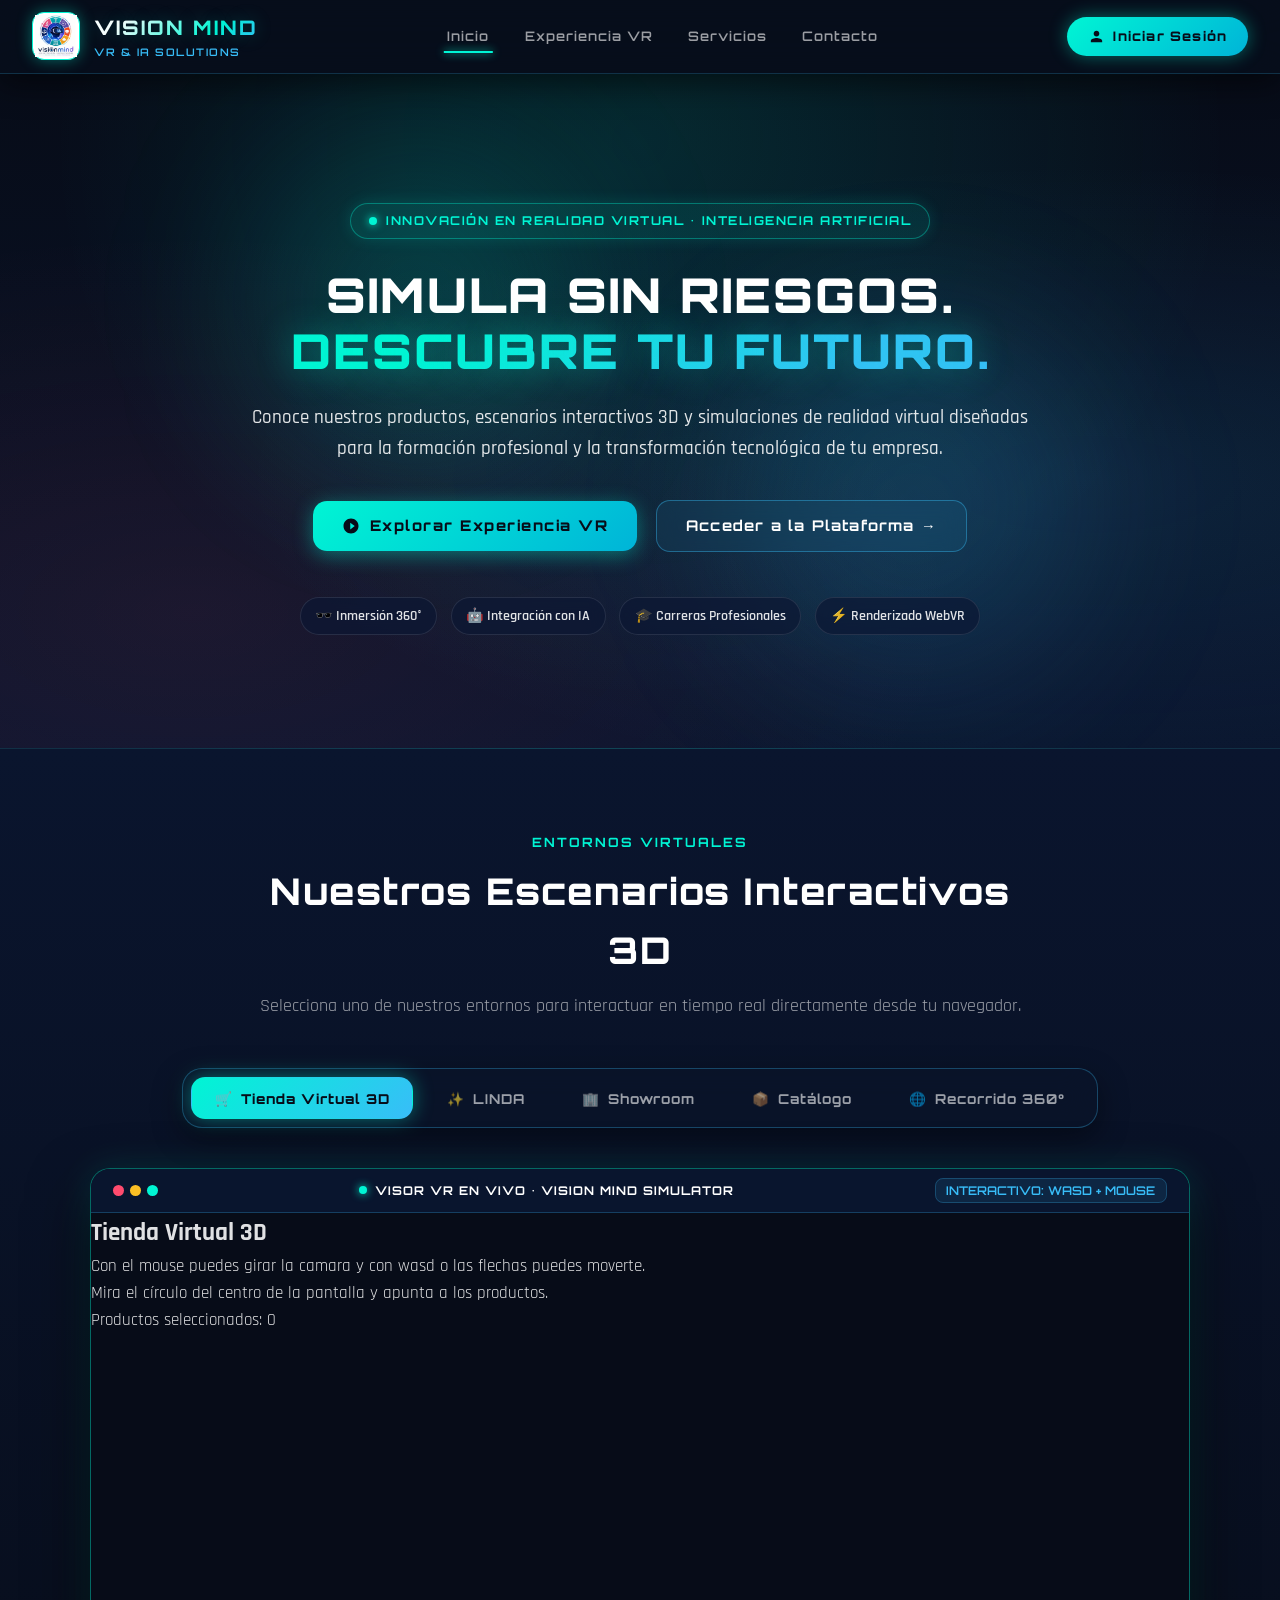
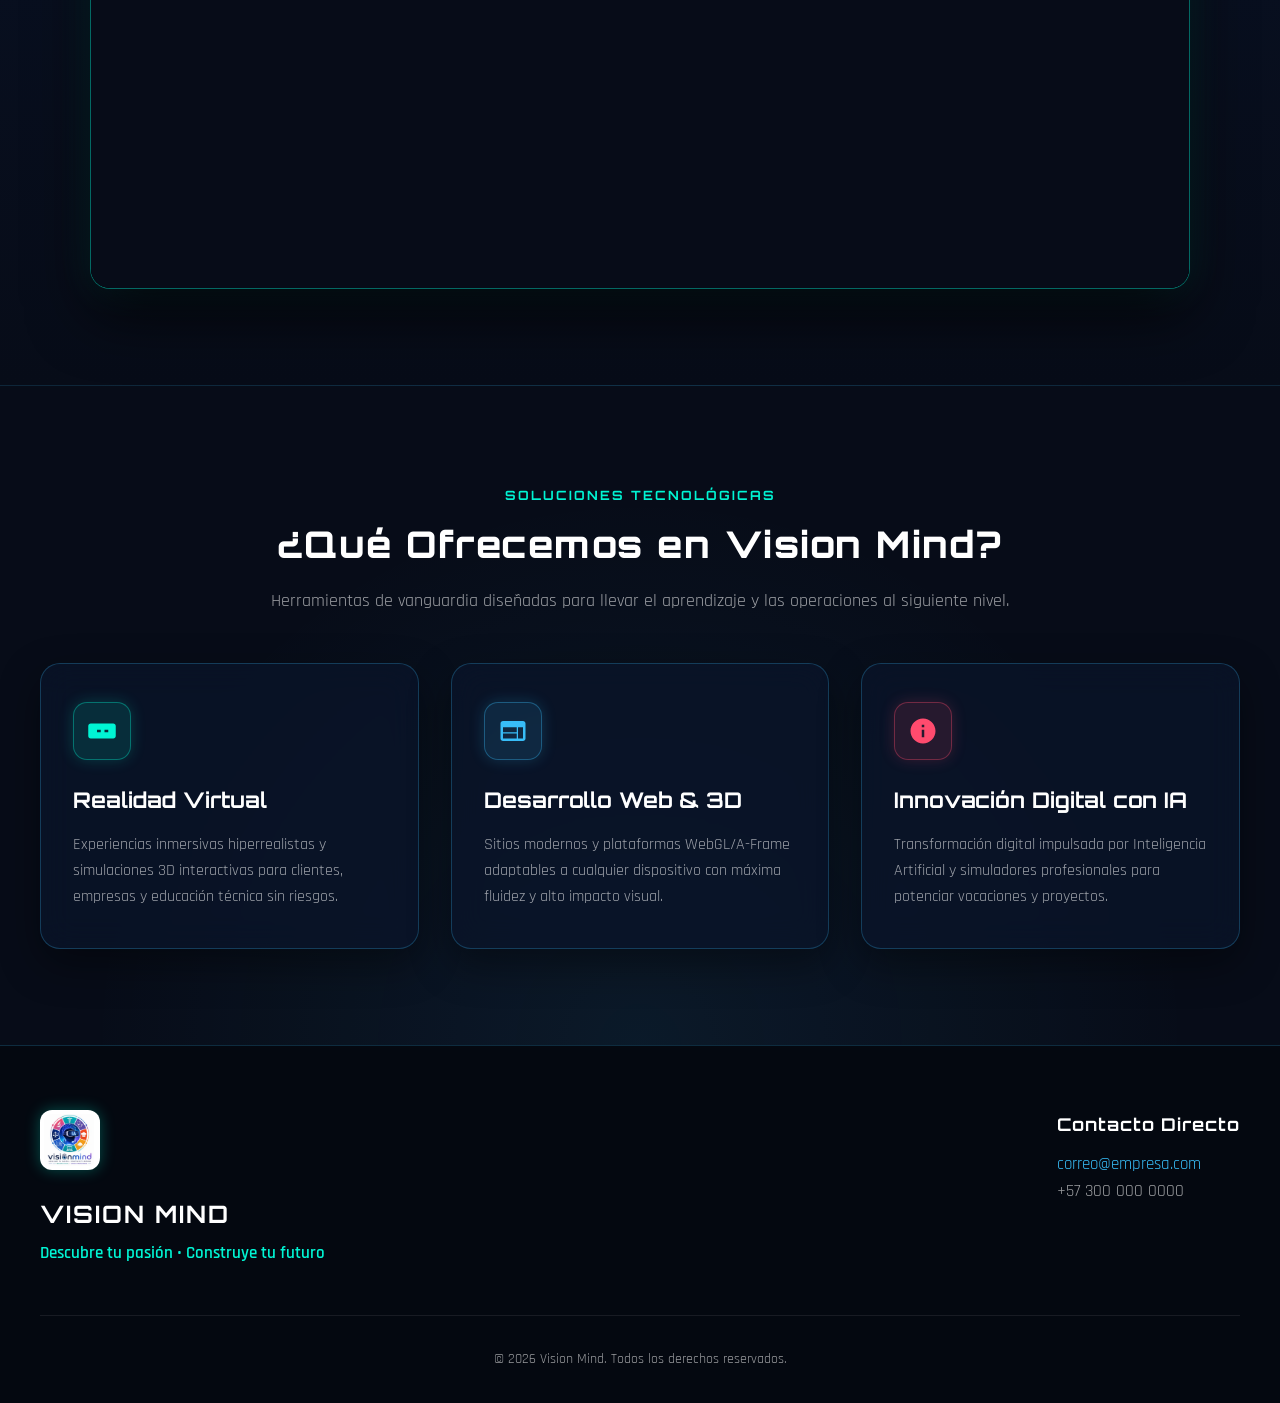
==== index.html @ 4ea3a17e "Rename Index.html to index.html" ====
<!DOCTYPE html>
<html lang="es">
<head>
  <meta charset="UTF-8">
  <meta name="viewport" content="width=device-width, initial-scale=1.0">
  <title>Vision Mind | Realidad Virtual & Soluciones Inmersivas</title>
  
  <link rel="icon" type="image/png" href="img/vision_mind_logo.png">
  <link rel="stylesheet" href="style.css">
  <script src="https://aframe.io/releases/1.5.0/aframe.min.js"></script>
  <script src="script.js" defer></script>
</head>
<body>

  <!-- Barra de Navegación y Encabezado Futurista -->
  <header class="main-header">
    <div class="nav-container">
      <!-- Identidad Corporativa -->
      <a href="#inicio" class="brand-link">
        <div class="logo-wrapper">
          <img src="img/vision_mind_logo.png" alt="Logo Vision Mind" class="header-logo">
        </div>
        <div class="brand-text">
          <span class="brand-name">VISION MIND</span>
          <span class="brand-sub">VR &amp; IA SOLUTIONS</span>
        </div>
      </a>

      <!-- Menú de Navegación -->
      <nav class="nav-menu">
        <a href="#inicio" class="nav-link active">Inicio</a>
        <a href="#vr" class="nav-link">Experiencia VR</a>
        <a href="#servicios" class="nav-link">Servicios</a>
        <a href="#contacto" class="nav-link">Contacto</a>
      </nav>

      <!-- Botón de Acceso -->
      <div class="nav-actions">
        <a href="login.html" class="btn-login-cta">
          <svg width="17" height="17" fill="currentColor" viewBox="0 0 24 24">
            <path d="M12 12c2.21 0 4-1.79 4-4s-1.79-4-4-4-4 1.79-4 4 1.79 4 4 4zm0 2c-2.67 0-8 1.34-8 4v2h16v-2c0-2.66-5.33-4-8-4z"/>
          </svg>
          Iniciar Sesión
        </a>
      </div>
    </div>
  </header>

  <!-- Sección Hero / Bienvenida Futurista -->
  <section class="hero" id="inicio">
    <div class="hero-glow-blob blob-1"></div>
    <div class="hero-glow-blob blob-2"></div>
    
    <div class="hero-content">
      <div class="hero-badge">
        <span class="badge-dot"></span>
        INNOVACIÓN EN REALIDAD VIRTUAL &bull; INTELIGENCIA ARTIFICIAL
      </div>
      
      <h1 class="hero-title">
        SIMULA SIN RIESGOS.<br>
        <span class="text-gradient">DESCUBRE TU FUTURO.</span>
      </h1>
      
      <p class="hero-desc">
        Conoce nuestros productos, escenarios interactivos 3D y simulaciones de realidad virtual diseñadas para la formación profesional y la transformación tecnológica de tu empresa.
      </p>

      <div class="hero-actions">
        <a href="#vr" class="btn-hero-primary">
          <svg width="18" height="18" fill="currentColor" viewBox="0 0 24 24">
            <path d="M12 2C6.48 2 2 6.48 2 12s4.48 10 10 10 10-4.48 10-10S17.52 2 12 2zm-1 14.5v-9l6 4.5-6 4.5z"/>
          </svg>
          Explorar Experiencia VR
        </a>
        <a href="login.html" class="btn-hero-secondary">
          Acceder a la Plataforma &rarr;
        </a>
      </div>

      <div class="hero-features-chips">
        <span class="chip">🕶️ Inmersión 360°</span>
        <span class="chip">🤖 Integración con IA</span>
        <span class="chip">🎓 Carreras Profesionales</span>
        <span class="chip">⚡ Renderizado WebVR</span>
      </div>
    </div>
  </section>

  <!-- Sección de Experiencia VR, Pestañas y Visor -->
  <section class="vr-section" id="vr">
    <div class="section-header">
      <span class="section-tag">ENTORNOS VIRTUALES</span>
      <h2 class="section-title">Nuestros Escenarios Interactivos 3D</h2>
      <p class="section-desc">Selecciona uno de nuestros entornos para interactuar en tiempo real directamente desde tu navegador.</p>
    </div>

    <!-- Pestañas de Navegación 3D -->
    <div class="tabs-container">
      <div class="tabs" role="tablist">
        <button class="tab-btn active" onclick="cargarTab('tienda.html', this)">
          <span>🛒</span> Tienda Virtual 3D
        </button>
        <button class="tab-btn" onclick="cargarTab('LINDA.html', this)">
          <span>✨</span> LINDA
        </button>
        <button class="tab-btn" onclick="cargarTab('showroom.html', this)">
          <span>🏢</span> Showroom
        </button>
        <button class="tab-btn" onclick="cargarTab('catalogo.html', this)">
          <span>📦</span> Catálogo
        </button>
        <button class="tab-btn" onclick="cargarTab('recorrido360.html', this)">
          <span>🌐</span> Recorrido 360°
        </button>
      </div>
    </div>

    <!-- Marco Tecnológico del Visor VR -->
    <div class="visor-wrapper">
      <div class="visor-topbar">
        <div class="visor-dots">
          <span class="dot dot-red"></span>
          <span class="dot dot-yellow"></span>
          <span class="dot dot-green"></span>
        </div>
        <div class="visor-title">
          <span class="live-indicator"></span>
          VISOR VR EN VIVO &bull; VISION MIND SIMULATOR
        </div>
        <div class="visor-controls">
          <span class="visor-badge">INTERACTIVO: WASD + MOUSE</span>
        </div>
      </div>
      <iframe id="visor" src="tienda.html" title="Visor VR de Vision Mind"></iframe>
    </div>
  </section>

  <!-- Sección de Servicios -->
  <section class="servicios" id="servicios">
    <div class="section-header">
      <span class="section-tag">SOLUCIONES TECNOLÓGICAS</span>
      <h2 class="section-title">¿Qué Ofrecemos en Vision Mind?</h2>
      <p class="section-desc">Herramientas de vanguardia diseñadas para llevar el aprendizaje y las operaciones al siguiente nivel.</p>
    </div>

    <div class="cards-grid">
      <div class="service-card">
        <div class="card-icon-frame icon-aguamarina">
          <svg viewBox="0 0 24 24" width="30" height="30" fill="currentColor">
            <path d="M21 6H3c-1.1 0-2 .9-2 2v8c0 1.1.9 2 2 2h18c1.1 0 2-.9 2-2V8c0-1.1-.9-2-2-2zm-10 7H8v-2h3v2zm6 0h-3v-2h3v2z"/>
          </svg>
        </div>
        <h3>Realidad Virtual</h3>
        <p>Experiencias inmersivas hiperrealistas y simulaciones 3D interactivas para clientes, empresas y educación técnica sin riesgos.</p>
      </div>

      <div class="service-card">
        <div class="card-icon-frame icon-blue">
          <svg viewBox="0 0 24 24" width="30" height="30" fill="currentColor">
            <path d="M20 4H4c-1.1 0-1.99.9-1.99 2L2 18c0 1.1.9 2 2 2h16c1.1 0 2-.9 2-2V6c0-1.1-.9-2-2-2zm-5 14H4v-4h11v4zm0-5H4V9h11v4zm5 5h-4V9h4v9z"/>
          </svg>
        </div>
        <h3>Desarrollo Web &amp; 3D</h3>
        <p>Sitios modernos y plataformas WebGL/A-Frame adaptables a cualquier dispositivo con máxima fluidez y alto impacto visual.</p>
      </div>

      <div class="service-card">
        <div class="card-icon-frame icon-red">
          <svg viewBox="0 0 24 24" width="30" height="30" fill="currentColor">
            <path d="M12 2C6.48 2 2 6.48 2 12s4.48 10 10 10 10-4.48 10-10S17.52 2 12 2zm1 15h-2v-6h2v6zm0-8h-2V7h2v2z"/>
          </svg>
        </div>
        <h3>Innovación Digital con IA</h3>
        <p>Transformación digital impulsada por Inteligencia Artificial y simuladores profesionales para potenciar vocaciones y proyectos.</p>
      </div>
    </div>
  </section>

  <!-- Pie de Página (Footer) -->
  <footer id="contacto">
    <div class="footer-container">
      <div class="footer-brand">
        <img src="img/vision_mind_logo.png" alt="Logo Vision Mind" class="footer-logo">
        <h3>VISION MIND</h3>
        <p>Descubre tu pasión &bull; Construye tu futuro</p>
      </div>
      <div class="footer-contact">
        <h4>Contacto Directo</h4>
        <p><a href="mailto:correo@empresa.com">correo@empresa.com</a></p>
        <p>+57 300 000 0000</p>
      </div>
    </div>
    <div class="footer-bottom">
      <p>&copy; 2026 Vision Mind. Todos los derechos reservados.</p>
    </div>
  </footer>

</body>
</html>
---- style.css ----
/* ==========================================================================
   VISION MIND - MODERN FUTURISTIC MAIN STYLESHEET
   Paleta: Verde Aguamarina (#00f5d4), Azulito Clarito (#38bdf8), 
           Blanco Puro (#ffffff), Rojito Neón (#ff4b6e)
   ========================================================================== */

@import url('https://fonts.googleapis.com/css2?family=Orbitron:wght@400;600;700;900&family=Rajdhani:wght@400;500;600;700&display=swap');

:root {
  /* Paleta requerida */
  --aguamarina: #00f5d4;
  --aguamarina-glow: rgba(0, 245, 212, 0.4);
  --aguamarina-subtle: rgba(0, 245, 212, 0.12);

  --azul-clarito: #38bdf8;
  --azul-glow: rgba(56, 189, 248, 0.4);
  --azul-subtle: rgba(56, 189, 248, 0.12);

  --blanco: #ffffff;
  --blanco-trans: rgba(255, 255, 255, 0.88);
  --blanco-dim: rgba(255, 255, 255, 0.6);

  --rojito: #ff4b6e;
  --rojito-glow: rgba(255, 75, 110, 0.4);

  /* Fondos Cyber-Dark */
  --bg-deep: #070c18;
  --bg-darker: #040810;
  --bg-surface: rgba(10, 20, 42, 0.75);
  --bg-card: rgba(12, 24, 52, 0.65);
  --border-card: rgba(56, 189, 248, 0.25);

  /* Tipografías */
  --font-cyber: 'Orbitron', -apple-system, sans-serif;
  --font-body: 'Rajdhani', -apple-system, sans-serif;

  --radius-sm: 8px;
  --radius-md: 14px;
  --radius-lg: 20px;
  --radius-full: 9999px;

  --transition-normal: 0.3s cubic-bezier(0.16, 1, 0.3, 1);
}

/* Reset y Base */
*, *::before, *::after {
  margin: 0;
  padding: 0;
  box-sizing: border-box;
}

html {
  scroll-behavior: smooth;
}

body {
  background-color: var(--bg-deep);
  color: var(--blanco-trans);
  font-family: var(--font-body);
  font-size: 1.05rem;
  line-height: 1.6;
  overflow-x: hidden;
  position: relative;
}

/* ==========================================================================
   1. BARRA DE NAVEGACIÓN Y CABECERA UNIFICADA
   ========================================================================== */
.main-header {
  position: sticky;
  top: 0;
  left: 0;
  width: 100%;
  z-index: 1000;
  background: rgba(7, 14, 28, 0.88);
  backdrop-filter: blur(18px);
  -webkit-backdrop-filter: blur(18px);
  border-bottom: 1px solid rgba(56, 189, 248, 0.2);
  box-shadow: 0 10px 30px rgba(0, 0, 0, 0.5);
  padding: 0.75rem 2rem;
  transition: var(--transition-normal);
}

.nav-container {
  max-width: 1350px;
  margin: 0 auto;
  display: flex;
  justify-content: space-between;
  align-items: center;
  gap: 1.5rem;
}

/* Identidad de Marca (Izquierda) */
.brand-link {
  display: flex;
  align-items: center;
  gap: 0.9rem;
  text-decoration: none;
  transition: var(--transition-normal);
}

.brand-link:hover {
  transform: translateY(-1px);
}

.logo-wrapper {
  position: relative;
  width: 48px;
  height: 48px;
  background: #ffffff;
  border-radius: 12px;
  padding: 2px;
  display: flex;
  align-items: center;
  justify-content: center;
  border: 1.5px solid var(--aguamarina);
  box-shadow: 0 0 15px var(--aguamarina-glow);
}

.header-logo {
  width: 100%;
  height: 100%;
  object-fit: contain;
}

.brand-text {
  display: flex;
  flex-direction: column;
}

.brand-name {
  font-family: var(--font-cyber);
  font-size: 1.25rem;
  font-weight: 800;
  letter-spacing: 2px;
  background: linear-gradient(135deg, var(--blanco) 20%, var(--aguamarina) 70%, var(--azul-clarito) 100%);
  -webkit-background-clip: text;
  -webkit-text-fill-color: transparent;
  text-shadow: 0 0 18px rgba(0, 245, 212, 0.25);
}

.brand-sub {
  font-family: var(--font-cyber);
  font-size: 0.65rem;
  font-weight: 600;
  letter-spacing: 1.5px;
  color: var(--azul-clarito);
}

/* Enlaces de Navegación (Centro) */
.nav-menu {
  display: flex;
  align-items: center;
  gap: 1.8rem;
}

.nav-link {
  color: var(--blanco-dim);
  text-decoration: none;
  font-family: var(--font-cyber);
  font-size: 0.82rem;
  font-weight: 600;
  letter-spacing: 1px;
  padding: 0.4rem 0.2rem;
  position: relative;
  transition: var(--transition-normal);
}

.nav-link::after {
  content: '';
  position: absolute;
  bottom: 0;
  left: 50%;
  width: 0%;
  height: 2px;
  background: var(--aguamarina);
  box-shadow: 0 0 8px var(--aguamarina);
  transition: var(--transition-normal);
  transform: translateX(-50%);
}

.nav-link:hover {
  color: var(--blanco);
}

.nav-link:hover::after,
.nav-link.active::after {
  width: 100%;
}

/* Botón CTA Iniciar Sesión (Derecha) */
.btn-login-cta {
  display: inline-flex;
  align-items: center;
  gap: 0.55rem;
  padding: 0.55rem 1.3rem;
  background: linear-gradient(135deg, var(--aguamarina) 0%, #00b4d8 100%);
  color: #070c18 !important;
  text-decoration: none;
  font-family: var(--font-cyber);
  font-size: 0.82rem;
  font-weight: 800;
  letter-spacing: 1.2px;
  border-radius: var(--radius-full);
  box-shadow: 0 0 18px var(--aguamarina-glow);
  transition: var(--transition-normal);
}

.btn-login-cta:hover {
  transform: translateY(-2px);
  background: #ffffff;
  box-shadow: 0 0 25px rgba(255, 255, 255, 0.7), 0 0 35px var(--aguamarina);
}

/* ==========================================================================
   2. SECCIÓN HERO FUTURISTA
   ========================================================================== */
.hero {
  position: relative;
  min-height: 75vh;
  display: flex;
  align-items: center;
  justify-content: center;
  text-align: center;
  padding: 5rem 1.5rem 4rem;
  background: 
    radial-gradient(ellipse at 50% 10%, rgba(0, 245, 212, 0.12) 0%, transparent 65%),
    radial-gradient(ellipse at 85% 60%, rgba(56, 189, 248, 0.1) 0%, transparent 55%),
    radial-gradient(ellipse at 15% 80%, rgba(255, 75, 110, 0.08) 0%, transparent 50%),
    linear-gradient(180deg, #070c18 0%, #0a152e 100%);
  overflow: hidden;
  border-bottom: 1px solid rgba(56, 189, 248, 0.2);
}

.hero-glow-blob {
  position: absolute;
  border-radius: 50%;
  filter: blur(80px);
  pointer-events: none;
  z-index: 1;
}

.blob-1 {
  width: 320px;
  height: 320px;
  background: rgba(0, 245, 212, 0.15);
  top: 10%;
  left: 20%;
}

.blob-2 {
  width: 350px;
  height: 350px;
  background: rgba(56, 189, 248, 0.15);
  bottom: 10%;
  right: 15%;
}

.hero-content {
  position: relative;
  z-index: 2;
  max-width: 950px;
  margin: 0 auto;
}

/* Badge Superior */
.hero-badge {
  display: inline-flex;
  align-items: center;
  gap: 0.6rem;
  padding: 0.45rem 1.1rem;
  background: rgba(0, 245, 212, 0.08);
  border: 1px solid rgba(0, 245, 212, 0.35);
  border-radius: var(--radius-full);
  color: var(--aguamarina);
  font-family: var(--font-cyber);
  font-size: 0.76rem;
  font-weight: 700;
  letter-spacing: 1.5px;
  margin-bottom: 1.75rem;
  box-shadow: 0 0 15px rgba(0, 245, 212, 0.15);
}

.badge-dot {
  width: 8px;
  height: 8px;
  background-color: var(--aguamarina);
  border-radius: 50%;
  box-shadow: 0 0 8px var(--aguamarina);
  animation: pulse-dot 1.8s infinite ease-in-out;
}

@keyframes pulse-dot {
  0%, 100% { opacity: 1; transform: scale(1); }
  50% { opacity: 0.4; transform: scale(0.75); }
}

/* Título y Texto Hero */
.hero-title {
  font-family: var(--font-cyber);
  font-size: 3rem;
  font-weight: 900;
  line-height: 1.18;
  letter-spacing: 2px;
  color: var(--blanco);
  margin-bottom: 1.4rem;
  text-transform: uppercase;
}

.text-gradient {
  background: linear-gradient(135deg, var(--aguamarina) 20%, var(--azul-clarito) 80%);
  -webkit-background-clip: text;
  -webkit-text-fill-color: transparent;
  text-shadow: 0 0 35px var(--aguamarina-glow);
}

.hero-desc {
  max-width: 780px;
  margin: 0 auto 2.2rem;
  color: var(--blanco-trans);
  font-size: 1.18rem;
  font-weight: 500;
  line-height: 1.65;
}

/* Botones de Acción Hero */
.hero-actions {
  display: flex;
  justify-content: center;
  align-items: center;
  gap: 1.2rem;
  margin-bottom: 2.8rem;
  flex-wrap: wrap;
}

.btn-hero-primary {
  display: inline-flex;
  align-items: center;
  gap: 0.6rem;
  padding: 0.85rem 1.8rem;
  background: linear-gradient(135deg, var(--aguamarina) 0%, #00b4d8 100%);
  color: #070c18;
  text-decoration: none;
  font-family: var(--font-cyber);
  font-size: 0.92rem;
  font-weight: 800;
  letter-spacing: 1.5px;
  border-radius: var(--radius-md);
  box-shadow: 0 4px 20px rgba(0, 245, 212, 0.4);
  transition: var(--transition-normal);
}

.btn-hero-primary:hover {
  transform: translateY(-3px);
  box-shadow: 0 8px 30px var(--aguamarina-glow);
  color: #040810;
}

.btn-hero-secondary {
  display: inline-flex;
  align-items: center;
  gap: 0.5rem;
  padding: 0.85rem 1.8rem;
  background: rgba(56, 189, 248, 0.08);
  border: 1px solid rgba(56, 189, 248, 0.4);
  color: var(--blanco);
  text-decoration: none;
  font-family: var(--font-cyber);
  font-size: 0.92rem;
  font-weight: 700;
  letter-spacing: 1.2px;
  border-radius: var(--radius-md);
  backdrop-filter: blur(10px);
  transition: var(--transition-normal);
}

.btn-hero-secondary:hover {
  background: rgba(56, 189, 248, 0.2);
  border-color: var(--aguamarina);
  color: var(--aguamarina);
  box-shadow: 0 0 20px var(--azul-glow);
  transform: translateY(-3px);
}

/* Chips / Etiquetas Destacadas */
.hero-features-chips {
  display: flex;
  justify-content: center;
  gap: 0.85rem;
  flex-wrap: wrap;
}

.chip {
  padding: 0.4rem 0.9rem;
  background: rgba(12, 24, 52, 0.7);
  border: 1px solid rgba(255, 255, 255, 0.1);
  border-radius: var(--radius-full);
  font-size: 0.88rem;
  font-weight: 600;
  color: var(--blanco-trans);
  backdrop-filter: blur(8px);
}

/* ==========================================================================
   3. SECCIÓN EXPERIENCIA VR, PESTAÑAS Y VISOR IFRAME
   ========================================================================== */
.vr-section {
  padding: 5rem 1.5rem 6rem;
  background: linear-gradient(180deg, #0a152e 0%, #070c18 100%);
  position: relative;
}

/* Encabezado Común de Secciones */
.section-header {
  text-align: center;
  max-width: 800px;
  margin: 0 auto 3rem;
}

.section-tag {
  display: inline-block;
  font-family: var(--font-cyber);
  font-size: 0.8rem;
  font-weight: 700;
  letter-spacing: 2px;
  color: var(--aguamarina);
  margin-bottom: 0.6rem;
}

.section-title {
  font-family: var(--font-cyber);
  font-size: 2.3rem;
  font-weight: 800;
  letter-spacing: 1.5px;
  color: var(--blanco);
  margin-bottom: 0.8rem;
}

.section-desc {
  color: var(--blanco-dim);
  font-size: 1.1rem;
}

/* Pestañas de Navegación 3D */
.tabs-container {
  display: flex;
  justify-content: center;
  margin-bottom: 2.5rem;
}

.tabs {
  display: flex;
  flex-wrap: wrap;
  justify-content: center;
  gap: 0.65rem;
  background: rgba(10, 20, 42, 0.85);
  backdrop-filter: blur(16px);
  padding: 0.5rem;
  border-radius: var(--radius-lg);
  border: 1px solid rgba(56, 189, 248, 0.3);
  box-shadow: 0 10px 30px rgba(0, 0, 0, 0.4);
}

.tabs button,
.tabs .tab-btn {
  display: inline-flex;
  align-items: center;
  gap: 0.5rem;
  padding: 0.7rem 1.4rem;
  border: 1px solid transparent;
  background: transparent;
  color: var(--blanco-dim);
  cursor: pointer;
  font-family: var(--font-cyber);
  font-size: 0.85rem;
  font-weight: 700;
  letter-spacing: 1px;
  border-radius: var(--radius-md);
  transition: var(--transition-normal);
}

.tabs button:hover,
.tabs .tab-btn:hover {
  color: var(--blanco);
  background: rgba(56, 189, 248, 0.12);
}

.tabs button.active,
.tabs .tab-btn.active {
  background: linear-gradient(135deg, var(--aguamarina) 0%, var(--azul-clarito) 100%);
  color: #070c18;
  font-weight: 800;
  box-shadow: 0 0 20px var(--aguamarina-glow);
}

/* Marco Tecnológico para el Visor VR */
.visor-wrapper {
  max-width: 1100px;
  margin: 0 auto;
  background: #060b17;
  border-radius: var(--radius-lg);
  border: 1px solid rgba(0, 245, 212, 0.4);
  box-shadow: 
    0 25px 60px rgba(0, 0, 0, 0.7),
    0 0 35px rgba(0, 245, 212, 0.15);
  overflow: hidden;
  position: relative;
}

.visor-topbar {
  display: flex;
  justify-content: space-between;
  align-items: center;
  padding: 0.75rem 1.4rem;
  background: rgba(10, 22, 48, 0.95);
  border-bottom: 1px solid rgba(56, 189, 248, 0.25);
  font-family: var(--font-cyber);
  font-size: 0.75rem;
}

.visor-dots {
  display: flex;
  gap: 6px;
}

.visor-dots .dot {
  width: 11px;
  height: 11px;
  border-radius: 50%;
}

.dot-red { background-color: var(--rojito); }
.dot-yellow { background-color: #fbbf24; }
.dot-green { background-color: var(--aguamarina); }

.visor-title {
  display: flex;
  align-items: center;
  gap: 0.5rem;
  color: var(--blanco);
  font-weight: 700;
  letter-spacing: 1px;
}

.live-indicator {
  width: 8px;
  height: 8px;
  border-radius: 50%;
  background-color: var(--aguamarina);
  box-shadow: 0 0 8px var(--aguamarina);
  animation: pulse-dot 1.5s infinite;
}

.visor-badge {
  color: var(--azul-clarito);
  font-weight: 600;
  background: rgba(56, 189, 248, 0.1);
  padding: 0.25rem 0.65rem;
  border-radius: var(--radius-sm);
  border: 1px solid rgba(56, 189, 248, 0.25);
}

#visor {
  width: 100%;
  height: 75vh;
  min-height: 550px;
  border: none;
  display: block;
  background: #000000;
}

/* ==========================================================================
   4. SECCIÓN SERVICIOS
   ========================================================================== */
.servicios {
  padding: 6rem 1.5rem;
  background: 
    radial-gradient(circle at 50% 100%, rgba(56, 189, 248, 0.08) 0%, transparent 60%),
    var(--bg-deep);
  border-top: 1px solid rgba(56, 189, 248, 0.15);
}

.cards-grid {
  max-width: 1200px;
  margin: 0 auto;
  display: grid;
  grid-template-columns: repeat(auto-fit, minmax(310px, 1fr));
  gap: 2rem;
}

.service-card {
  background: var(--bg-surface);
  backdrop-filter: blur(16px);
  -webkit-backdrop-filter: blur(16px);
  border: 1px solid var(--border-card);
  border-radius: var(--radius-lg);
  padding: 2.4rem 2rem;
  box-shadow: 0 15px 40px rgba(0, 0, 0, 0.4);
  transition: var(--transition-normal);
  position: relative;
  overflow: hidden;
}

.service-card::before {
  content: '';
  position: absolute;
  top: 0;
  left: 0;
  width: 100%;
  height: 3px;
  background: linear-gradient(90deg, transparent, var(--aguamarina), transparent);
  opacity: 0;
  transition: var(--transition-normal);
}

.service-card:hover {
  transform: translateY(-6px);
  border-color: var(--aguamarina);
  box-shadow: 0 20px 50px rgba(0, 0, 0, 0.6), 0 0 25px var(--aguamarina-glow);
}

.service-card:hover::before {
  opacity: 1;
}

.card-icon-frame {
  width: 58px;
  height: 58px;
  border-radius: var(--radius-md);
  display: flex;
  align-items: center;
  justify-content: center;
  margin-bottom: 1.4rem;
}

.icon-aguamarina {
  background: rgba(0, 245, 212, 0.12);
  color: var(--aguamarina);
  border: 1px solid rgba(0, 245, 212, 0.35);
  box-shadow: 0 0 15px rgba(0, 245, 212, 0.2);
}

.icon-blue {
  background: rgba(56, 189, 248, 0.12);
  color: var(--azul-clarito);
  border: 1px solid rgba(56, 189, 248, 0.35);
  box-shadow: 0 0 15px rgba(56, 189, 248, 0.2);
}

.icon-red {
  background: rgba(255, 75, 110, 0.12);
  color: var(--rojito);
  border: 1px solid rgba(255, 75, 110, 0.35);
  box-shadow: 0 0 15px rgba(255, 75, 110, 0.2);
}

.service-card h3 {
  font-family: var(--font-cyber);
  font-size: 1.35rem;
  color: var(--blanco);
  margin-bottom: 0.9rem;
}

.service-card p {
  color: var(--blanco-dim);
  font-size: 1.02rem;
  line-height: 1.6;
}

/* ==========================================================================
   5. PIE DE PÁGINA (FOOTER)
   ========================================================================== */
footer {
  background: #040810;
  border-top: 1px solid rgba(56, 189, 248, 0.2);
  padding: 4rem 1.5rem 2rem;
  color: var(--blanco-dim);
}

.footer-container {
  max-width: 1200px;
  margin: 0 auto 3rem;
  display: flex;
  justify-content: space-between;
  align-items: flex-start;
  flex-wrap: wrap;
  gap: 2.5rem;
}

.footer-brand {
  max-width: 400px;
}

.footer-logo {
  width: 60px;
  height: 60px;
  background: #ffffff;
  border-radius: 12px;
  padding: 4px;
  margin-bottom: 1rem;
  box-shadow: 0 0 15px rgba(0, 245, 212, 0.3);
}

.footer-brand h3 {
  font-family: var(--font-cyber);
  font-size: 1.5rem;
  color: var(--blanco);
  letter-spacing: 2px;
  margin-bottom: 0.4rem;
}

.footer-brand p {
  color: var(--aguamarina);
  font-weight: 600;
}

.footer-contact h4 {
  font-family: var(--font-cyber);
  font-size: 1.1rem;
  color: var(--blanco);
  letter-spacing: 1px;
  margin-bottom: 0.8rem;
}

.footer-contact a {
  color: var(--azul-clarito);
  text-decoration: none;
  transition: var(--transition-normal);
}

.footer-contact a:hover {
  color: var(--aguamarina);
  text-shadow: 0 0 8px var(--aguamarina);
}

.footer-bottom {
  max-width: 1200px;
  margin: 0 auto;
  padding-top: 2rem;
  border-top: 1px solid rgba(255, 255, 255, 0.08);
  text-align: center;
  font-size: 0.9rem;
}

/* ==========================================================================
   6. RESPONSIVE DESIGN
   ========================================================================== */
@media (max-width: 900px) {
  .hero-title {
    font-size: 2.3rem;
  }
  
  .nav-menu {
    display: none; /* Oculto o condensado en móviles */
  }

  .main-header {
    padding: 0.75rem 1.2rem;
  }

  #visor {
    height: 60vh;
    min-height: 420px;
  }
}

@media (max-width: 600px) {
  .hero {
    padding: 4rem 1.2rem 3rem;
  }

  .hero-title {
    font-size: 1.85rem;
  }

  .hero-desc {
    font-size: 1.02rem;
  }

  .tabs button,
  .tabs .tab-btn {
    padding: 0.55rem 0.9rem;
    font-size: 0.78rem;
  }

  .section-title {
    font-size: 1.75rem;
  }

  .footer-container {
    flex-direction: column;
  }
}
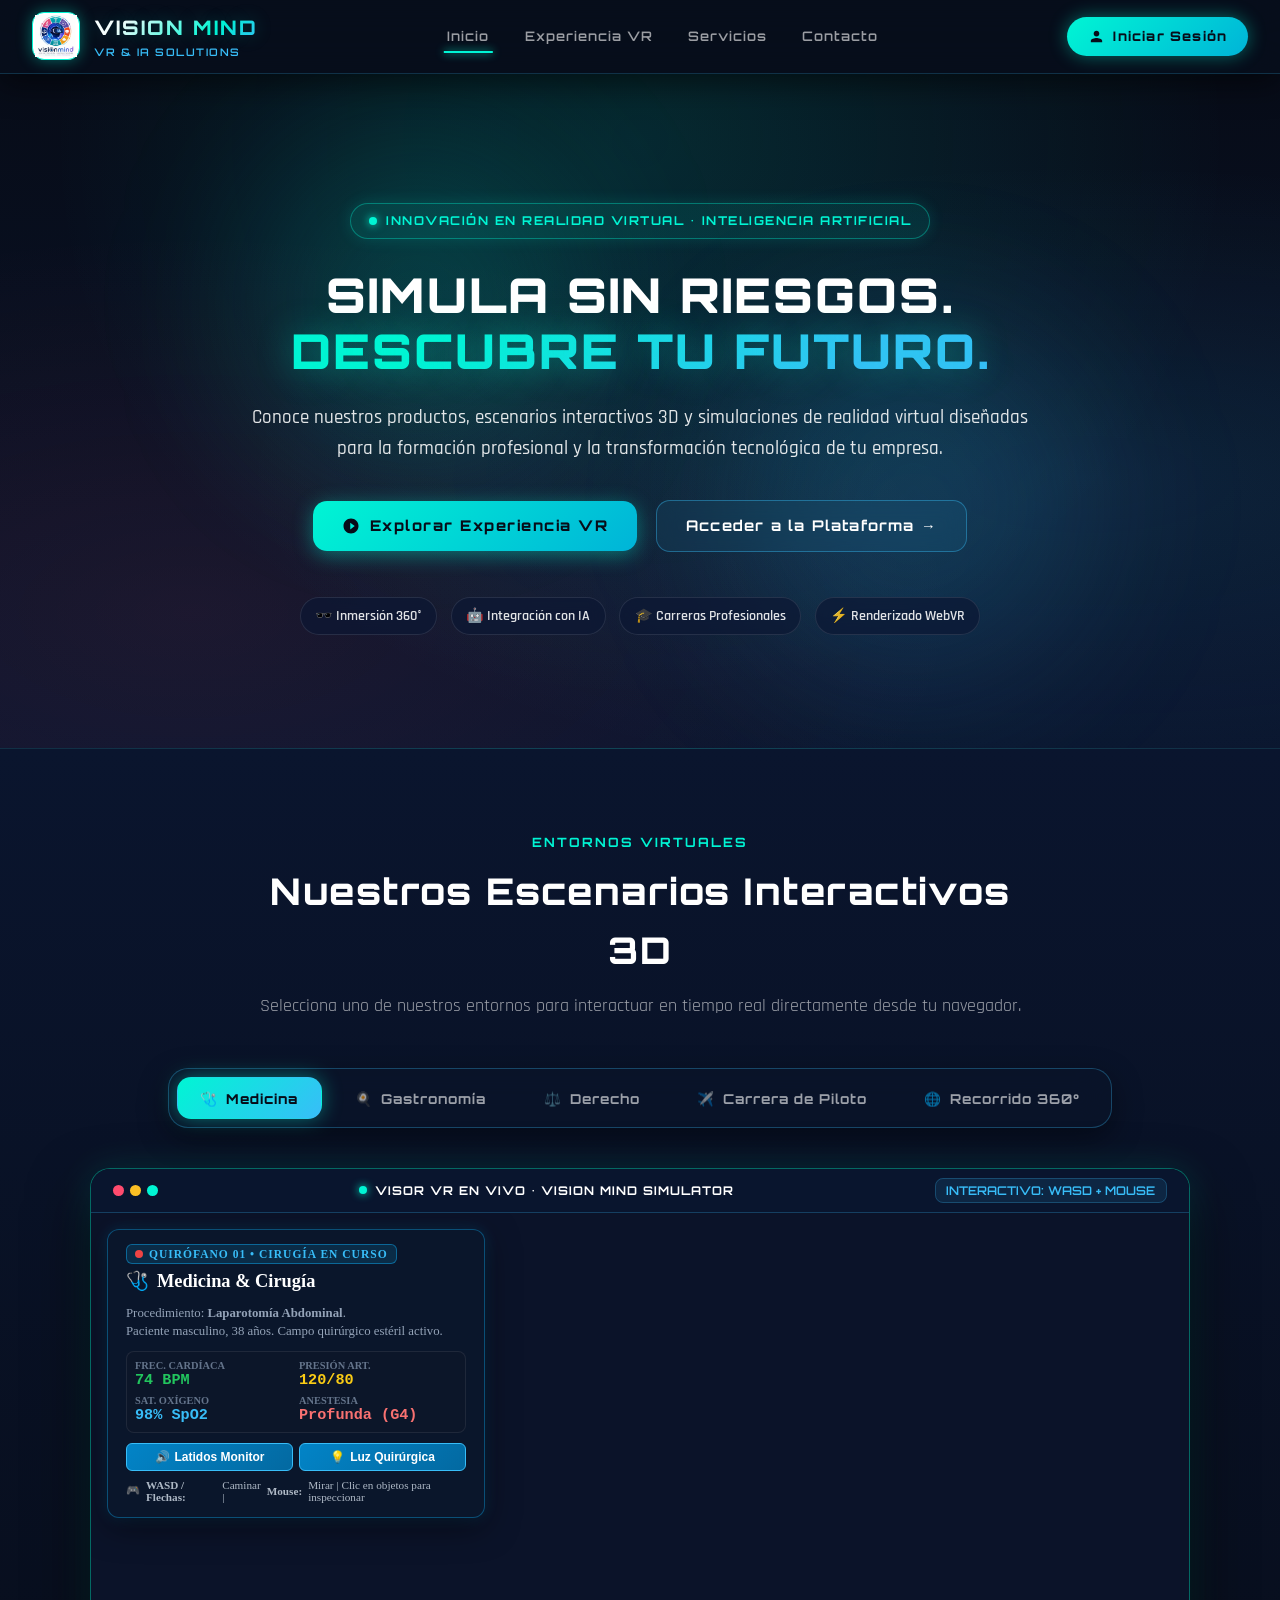
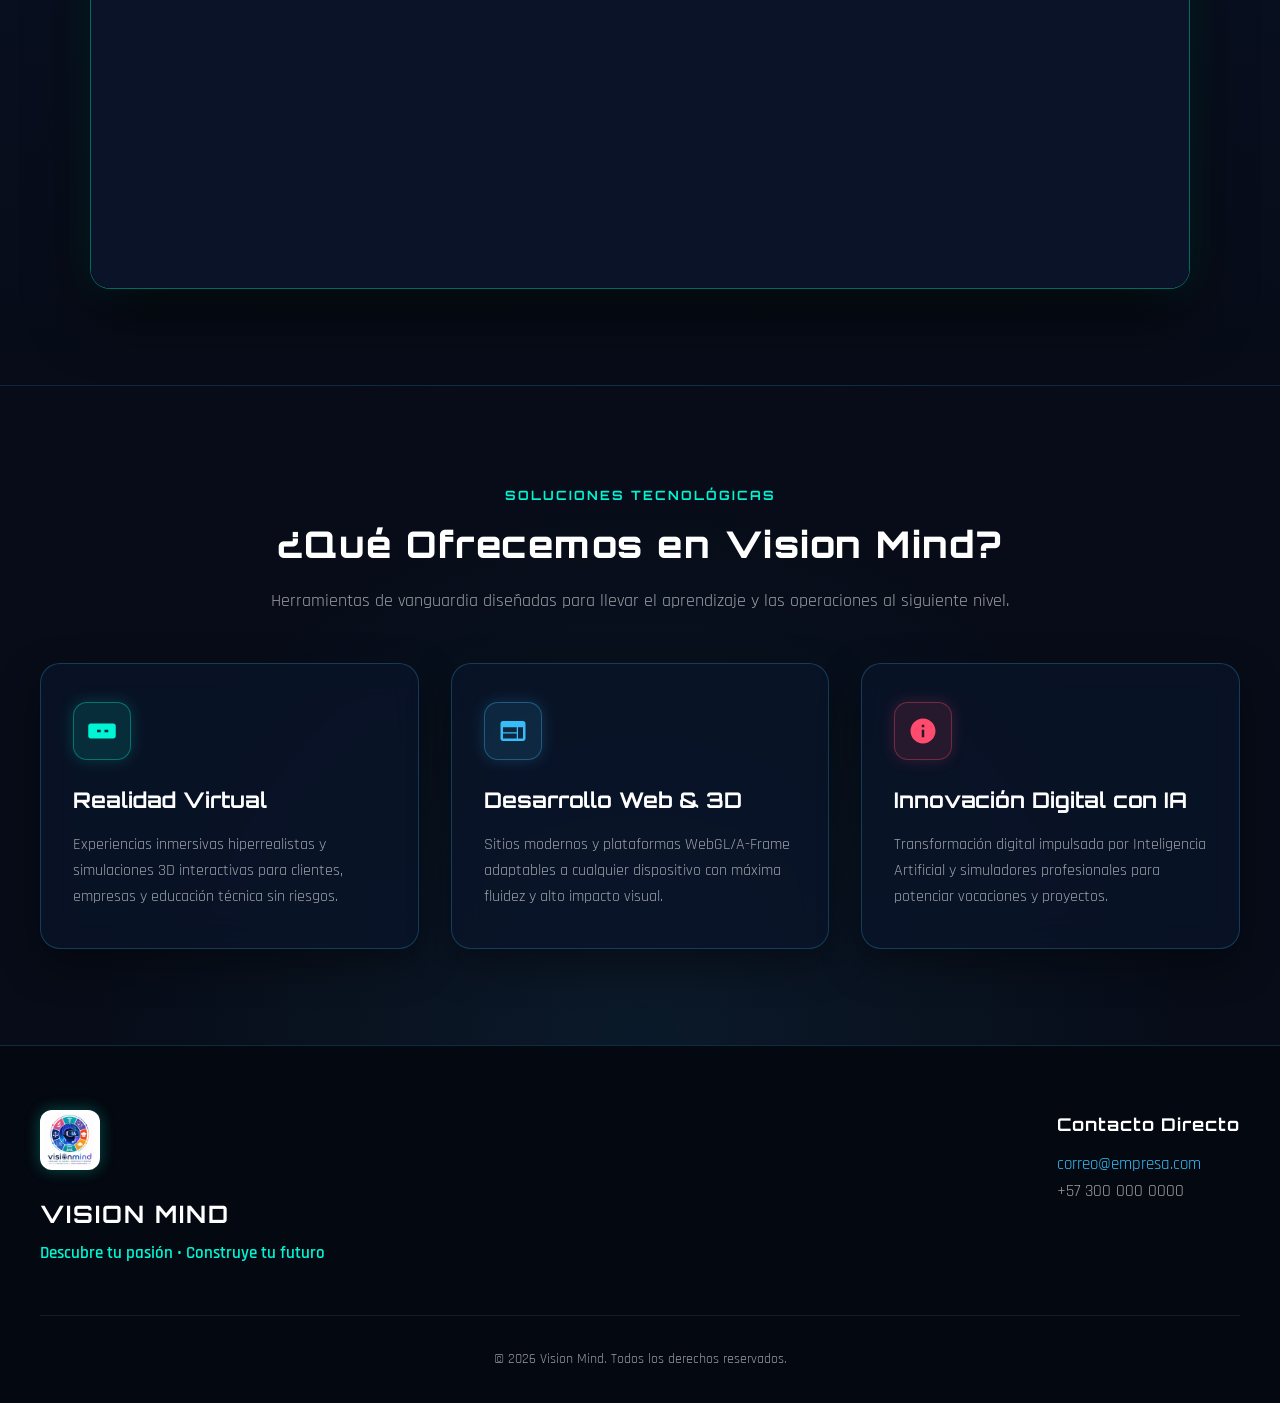
==== commit e29d00ba: "edeed" ====
--- a/index.html
+++ b/index.html
@@ -98,17 +98,17 @@
     <!-- Pestañas de Navegación 3D -->
     <div class="tabs-container">
       <div class="tabs" role="tablist">
-        <button class="tab-btn active" onclick="cargarTab('tienda.html', this)">
-          <span>🛒</span> Tienda Virtual 3D
-        </button>
-        <button class="tab-btn" onclick="cargarTab('LINDA.html', this)">
-          <span>✨</span> LINDA
-        </button>
-        <button class="tab-btn" onclick="cargarTab('showroom.html', this)">
-          <span>🏢</span> Showroom
-        </button>
-        <button class="tab-btn" onclick="cargarTab('catalogo.html', this)">
-          <span>📦</span> Catálogo
+        <button class="tab-btn active" onclick="cargarTab('medicina.html', this)">
+          <span>🩺</span> Medicina
+        </button>
+        <button class="tab-btn" onclick="cargarTab('gastronomia.html', this)">
+          <span>🍳</span> Gastronomía
+        </button>
+        <button class="tab-btn" onclick="cargarTab('derecho.html', this)">
+          <span>⚖️</span> Derecho
+        </button>
+        <button class="tab-btn" onclick="cargarTab('piloto.html', this)">
+          <span>✈️</span> Carrera de Piloto
         </button>
         <button class="tab-btn" onclick="cargarTab('recorrido360.html', this)">
           <span>🌐</span> Recorrido 360°
@@ -132,7 +132,7 @@
           <span class="visor-badge">INTERACTIVO: WASD + MOUSE</span>
         </div>
       </div>
-      <iframe id="visor" src="tienda.html" title="Visor VR de Vision Mind"></iframe>
+      <iframe id="visor" src="medicina.html" title="Visor VR de Vision Mind"></iframe>
     </div>
   </section>
 
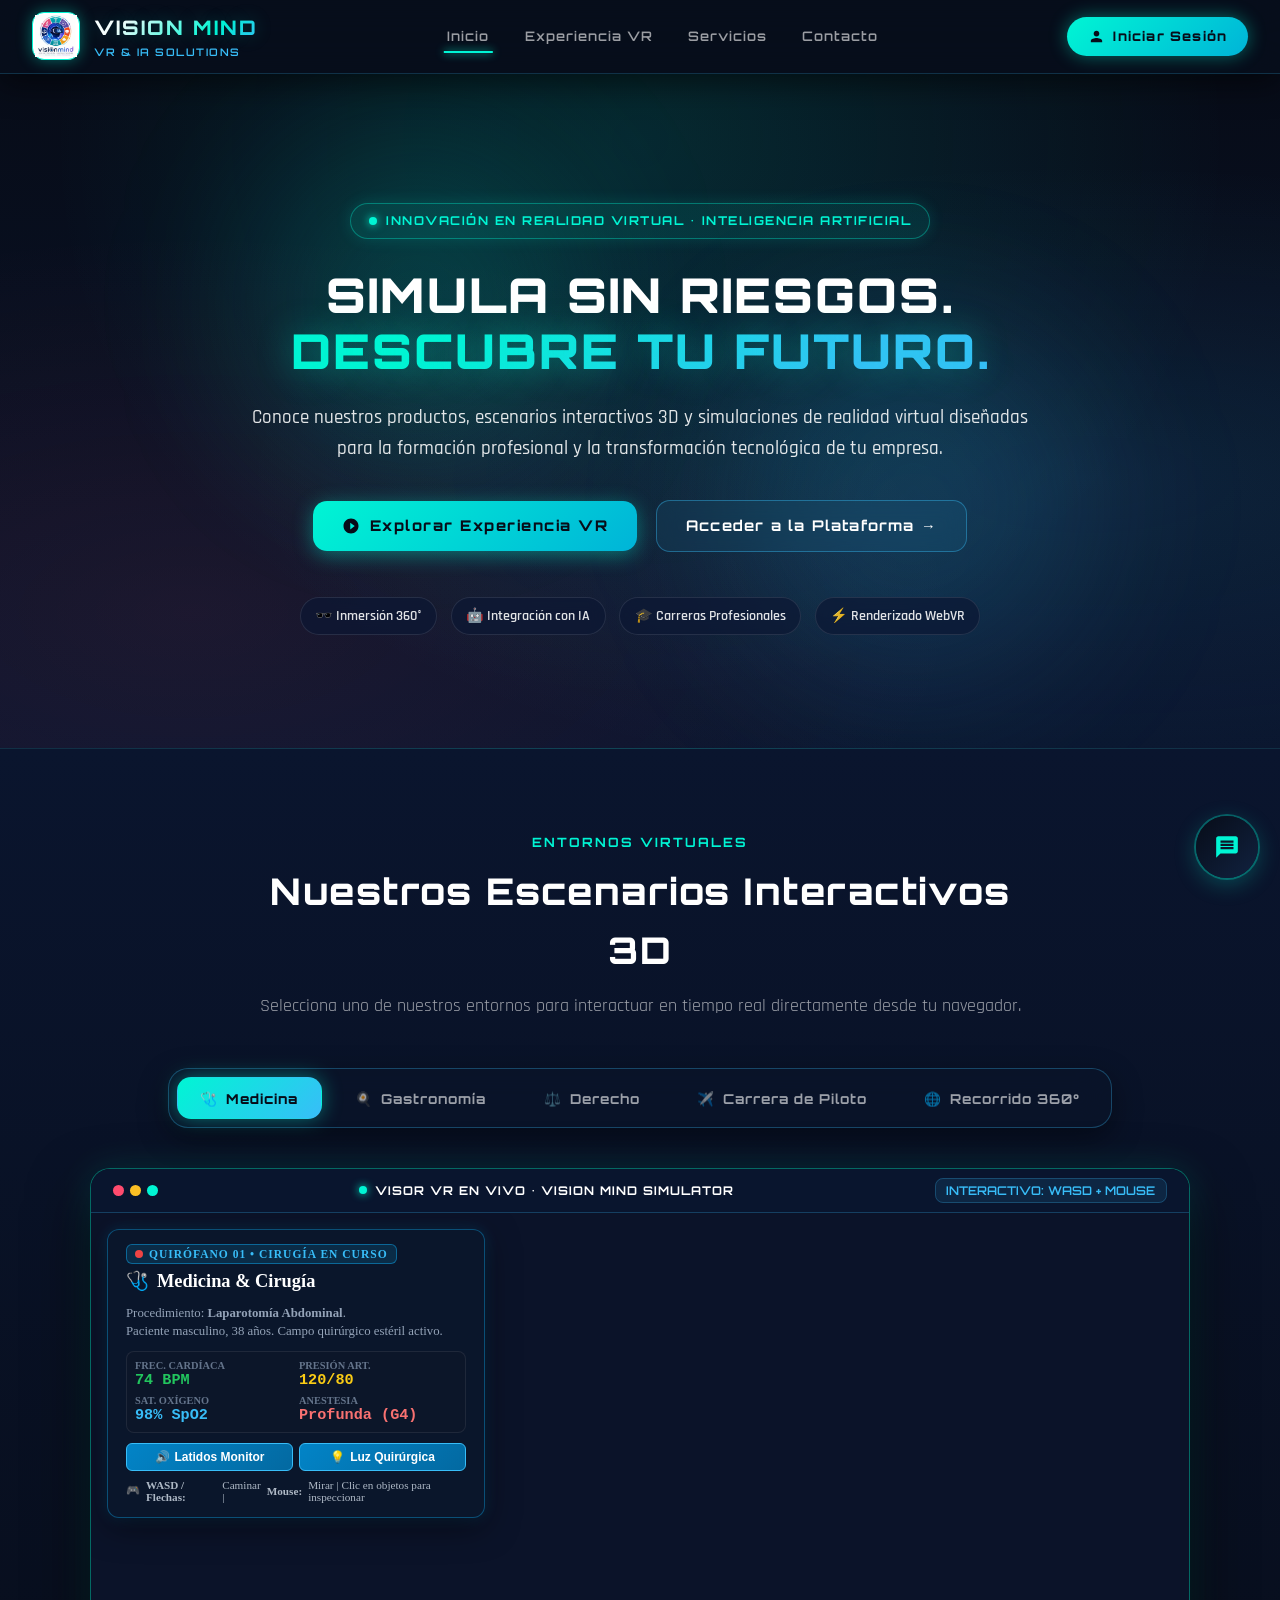
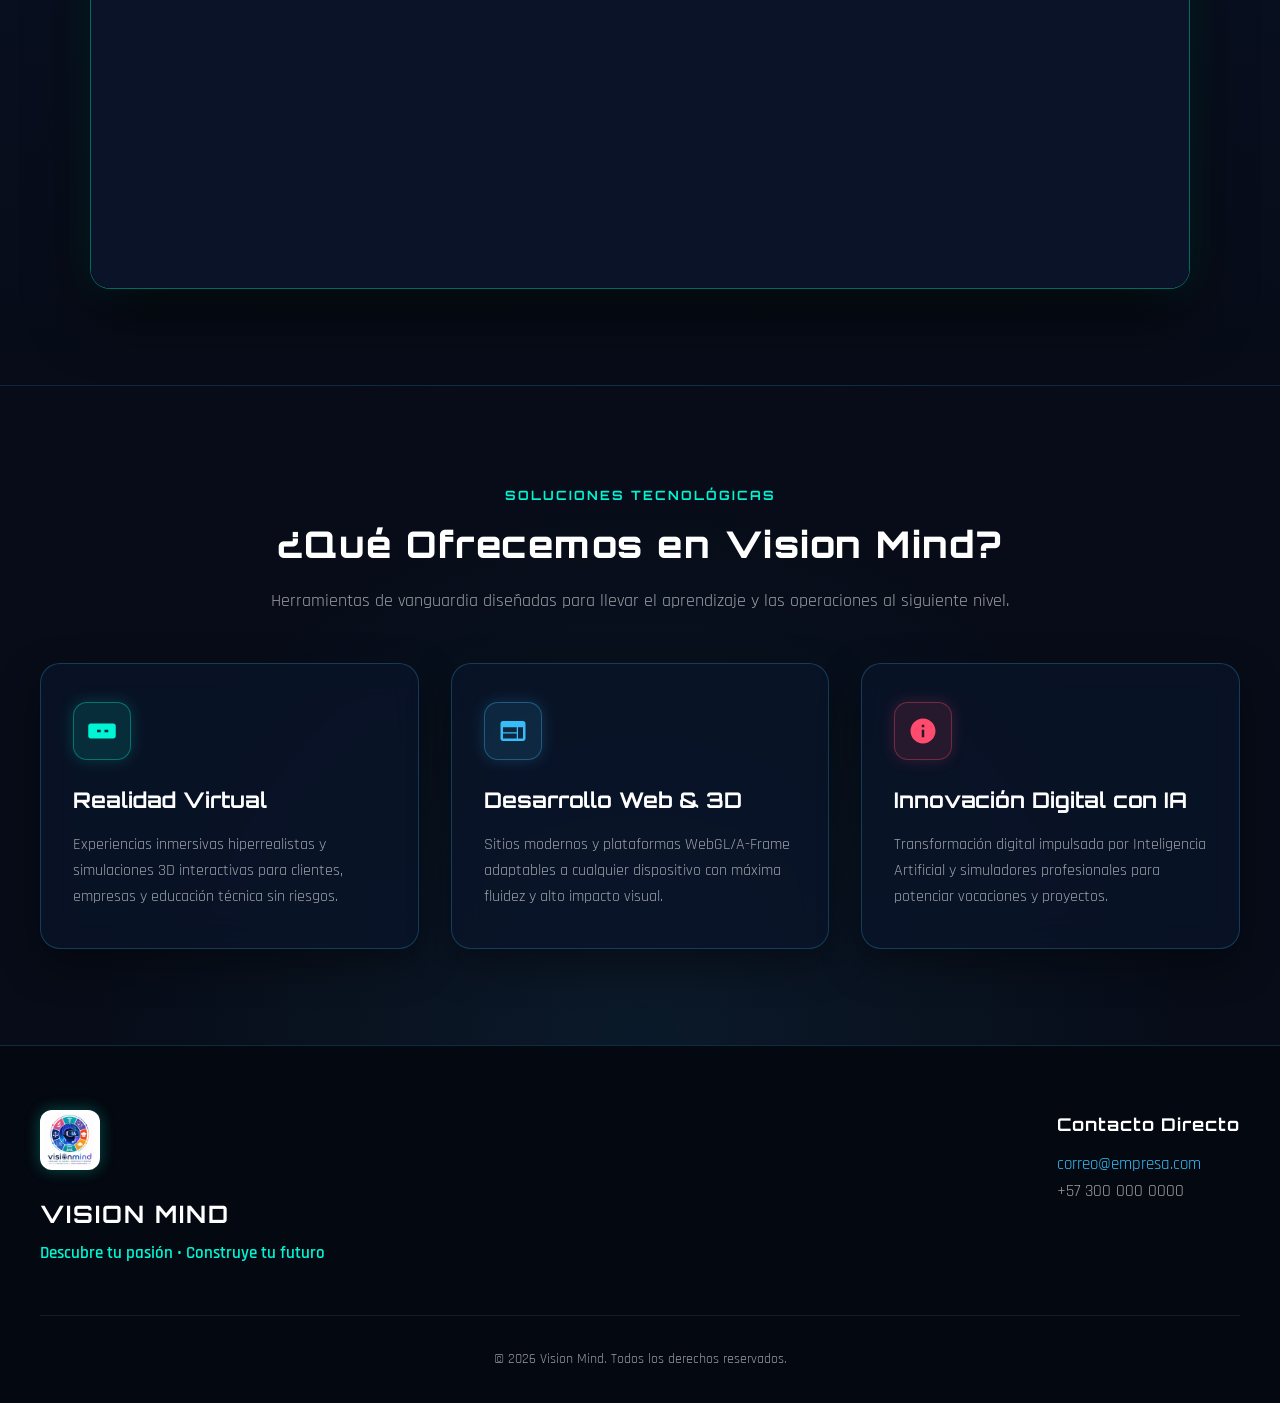
==== commit 1c4c642c: "Hola" ====
--- a/index.html
+++ b/index.html
@@ -7,6 +7,7 @@
   
   <link rel="icon" type="image/png" href="img/vision_mind_logo.png">
   <link rel="stylesheet" href="style.css">
+  <link rel="stylesheet" href="chatbot.css">
   <script src="https://aframe.io/releases/1.5.0/aframe.min.js"></script>
   <script src="script.js" defer></script>
 </head>
@@ -196,5 +197,9 @@
     </div>
   </footer>
 
+
+  <!-- IA Chatbot Nexus — Vision Mind -->
+  <script src="conocimiento.js"></script>
+  <script src="chatbot.js"></script>
 </body>
 </html>
--- a/chatbot.css
+++ b/chatbot.css
@@ -0,0 +1,299 @@
+/* =====================================================
+   VISION MIND — ESTILOS DEL CHATBOT NEXUS
+   Colores de la marca editables en las primeras líneas.
+   ===================================================== */
+
+.cb {
+  /* ── Paleta Vision Mind ── */
+  --cb-oscuro:    #070c18;       /* Fondo cabecera y toggle  */
+  --cb-medio:     #0a1a2e;       /* Fondo avatar             */
+  --cb-acento:    #00f5d4;       /* Verde aguamarina         */
+  --cb-acento2:   #38bdf8;       /* Azul clarito             */
+  --cb-fondo:     #f0f7ff;       /* Fondo del chat           */
+  --cb-usuario:   #0a1a2e;       /* Burbuja usuario          */
+  --cb-bot-bg:    #ffffff;       /* Burbuja bot              */
+  --cb-sombra:    rgba(0,245,212,0.25);
+
+  font-family: 'Rajdhani', Arial, sans-serif;
+  position: fixed;
+  right: 22px;
+  bottom: 22px;
+  z-index: 9999;
+}
+
+/* ── Botón flotante toggle ── */
+.cb-toggle {
+  width: 62px;
+  height: 62px;
+  border-radius: 50%;
+  border: none;
+  cursor: pointer;
+  background: linear-gradient(135deg, var(--cb-oscuro) 0%, #112240 100%);
+  color: var(--cb-acento);
+  box-shadow: 0 6px 22px var(--cb-sombra), 0 0 0 2px rgba(0,245,212,0.3);
+  display: grid;
+  place-items: center;
+  transition: transform 0.22s, box-shadow 0.22s;
+}
+.cb-toggle:hover {
+  transform: scale(1.08) translateY(-2px);
+  box-shadow: 0 10px 30px var(--cb-sombra), 0 0 0 3px var(--cb-acento);
+}
+.cb.cb-abierto .cb-toggle { display: none; }
+
+/* ── Ventana principal ── */
+.cb-ventana {
+  display: none;
+  flex-direction: column;
+  width: 370px;
+  height: 540px;
+  max-height: calc(100dvh - 40px);
+  background: var(--cb-fondo);
+  border-radius: 18px;
+  border: 1px solid rgba(0, 245, 212, 0.35);
+  box-shadow:
+    0 12px 48px rgba(0,0,0,0.45),
+    0 0 30px var(--cb-sombra);
+  overflow: hidden;
+  animation: cb-entrar 0.26s ease both;
+}
+.cb.cb-abierto .cb-ventana { display: flex; }
+
+@keyframes cb-entrar {
+  from { opacity: 0; transform: translateY(16px) scale(0.97); }
+  to   { opacity: 1; transform: translateY(0) scale(1); }
+}
+
+/* ── Cabecera ── */
+.cb-cabecera {
+  display: flex;
+  align-items: center;
+  gap: 11px;
+  padding: 14px 16px;
+  background: linear-gradient(135deg, var(--cb-oscuro) 0%, #0d1f3c 100%);
+  color: white;
+  position: relative;
+  border-bottom: 1px solid rgba(0,245,212,0.2);
+}
+.cb-cabecera strong {
+  display: block;
+  font-size: 15px;
+  font-weight: 700;
+  letter-spacing: 0.5px;
+  color: #ffffff;
+}
+.cb-cabecera small {
+  font-size: 12px;
+  color: var(--cb-acento);
+  font-weight: 600;
+}
+.cb-avatar {
+  width: 40px;
+  height: 40px;
+  border-radius: 50%;
+  background: var(--cb-medio);
+  border: 2px solid var(--cb-acento);
+  display: grid;
+  place-items: center;
+  font-size: 20px;
+  flex-shrink: 0;
+  box-shadow: 0 0 10px rgba(0,245,212,0.4);
+}
+.cb-cerrar {
+  position: absolute;
+  right: 14px;
+  top: 50%;
+  transform: translateY(-50%);
+  background: transparent;
+  border: none;
+  color: rgba(255,255,255,0.6);
+  font-size: 18px;
+  cursor: pointer;
+  padding: 4px 6px;
+  border-radius: 6px;
+  line-height: 1;
+  transition: color 0.2s, background 0.2s;
+}
+.cb-cerrar:hover {
+  color: var(--cb-acento);
+  background: rgba(0,245,212,0.1);
+}
+
+/* ── Lista de mensajes ── */
+.cb-lista {
+  flex: 1;
+  overflow-y: auto;
+  padding: 16px 14px 8px;
+  display: flex;
+  flex-direction: column;
+  gap: 10px;
+  list-style: none;
+  scroll-behavior: smooth;
+}
+.cb-lista::-webkit-scrollbar { width: 4px; }
+.cb-lista::-webkit-scrollbar-track { background: transparent; }
+.cb-lista::-webkit-scrollbar-thumb {
+  background: rgba(0,245,212,0.3);
+  border-radius: 4px;
+}
+
+/* ── Burbujas de mensajes ── */
+.cb-msg {
+  max-width: 85%;
+  padding: 10px 13px;
+  border-radius: 14px;
+  font-size: 14.5px;
+  line-height: 1.55;
+  word-break: break-word;
+}
+.cb-msg.cb-usuario {
+  align-self: flex-end;
+  background: linear-gradient(135deg, var(--cb-usuario) 0%, #112240 100%);
+  color: #ffffff;
+  border-bottom-right-radius: 4px;
+  box-shadow: 0 2px 10px rgba(10,26,46,0.35);
+}
+.cb-msg.cb-bot {
+  align-self: flex-start;
+  background: var(--cb-bot-bg);
+  color: #1a2030;
+  border-bottom-left-radius: 4px;
+  box-shadow: 0 2px 12px rgba(0,0,0,0.1);
+  border: 1px solid rgba(0,245,212,0.15);
+}
+.cb-msg.cb-bot strong { color: var(--cb-oscuro); }
+.cb-msg.cb-bot em { color: #38bdf8; font-style: normal; }
+
+/* ── Botón de acción dentro del bot ── */
+.cb-accion {
+  display: inline-block;
+  margin-top: 9px;
+  padding: 7px 14px;
+  background: linear-gradient(135deg, var(--cb-acento) 0%, var(--cb-acento2) 100%);
+  color: var(--cb-oscuro) !important;
+  font-size: 13px;
+  font-weight: 800;
+  border-radius: 9999px;
+  text-decoration: none;
+  letter-spacing: 0.3px;
+  transition: transform 0.18s, box-shadow 0.18s;
+  box-shadow: 0 3px 12px rgba(0,245,212,0.3);
+}
+.cb-accion:hover {
+  transform: translateY(-2px);
+  box-shadow: 0 6px 18px rgba(0,245,212,0.45);
+}
+
+/* ── Chips de sugerencias ── */
+.cb-chips {
+  display: flex;
+  flex-wrap: wrap;
+  gap: 7px;
+  padding: 4px 14px 10px;
+}
+.cb-chips button {
+  padding: 6px 13px;
+  background: rgba(0,245,212,0.08);
+  border: 1px solid rgba(0,245,212,0.4);
+  border-radius: 9999px;
+  color: #0a1a2e;
+  font-size: 13px;
+  font-weight: 600;
+  cursor: pointer;
+  transition: background 0.18s, border-color 0.18s, color 0.18s;
+}
+.cb-chips button:hover {
+  background: var(--cb-acento);
+  border-color: var(--cb-acento);
+  color: var(--cb-oscuro);
+}
+
+/* ── Animación "escribiendo" ── */
+.cb-puntos {
+  display: inline-flex;
+  gap: 4px;
+  align-items: center;
+  height: 18px;
+}
+.cb-puntos i {
+  display: block;
+  width: 7px;
+  height: 7px;
+  border-radius: 50%;
+  background: var(--cb-acento);
+  animation: cb-bounce 1s infinite ease-in-out;
+  font-style: normal;
+}
+.cb-puntos i:nth-child(2) { animation-delay: 0.18s; }
+.cb-puntos i:nth-child(3) { animation-delay: 0.36s; }
+
+@keyframes cb-bounce {
+  0%, 80%, 100% { transform: translateY(0); opacity: 0.5; }
+  40%           { transform: translateY(-6px); opacity: 1; }
+}
+
+/* ── Burbuja especial para "escribiendo..." ── */
+.cb-msg.cb-escribiendo {
+  background: rgba(255,255,255,0.7);
+  border: 1px dashed rgba(0,245,212,0.3);
+  padding: 10px 16px;
+}
+
+/* ── Formulario / Input ── */
+.cb-form {
+  display: flex;
+  align-items: center;
+  gap: 8px;
+  padding: 10px 12px 12px;
+  background: #ffffff;
+  border-top: 1px solid rgba(0,245,212,0.2);
+}
+.cb-input {
+  flex: 1;
+  border: 1.5px solid rgba(0,245,212,0.25);
+  border-radius: 12px;
+  padding: 10px 14px;
+  font-family: inherit;
+  font-size: 14px;
+  background: var(--cb-fondo);
+  color: #1a2030;
+  outline: none;
+  transition: border-color 0.2s, box-shadow 0.2s;
+}
+.cb-input:focus {
+  border-color: var(--cb-acento);
+  box-shadow: 0 0 0 3px rgba(0,245,212,0.15);
+}
+.cb-input::placeholder { color: #8fa0b0; }
+
+.cb-enviar {
+  width: 42px;
+  height: 42px;
+  flex-shrink: 0;
+  border: none;
+  border-radius: 12px;
+  background: linear-gradient(135deg, var(--cb-oscuro) 0%, #112240 100%);
+  color: var(--cb-acento);
+  cursor: pointer;
+  display: grid;
+  place-items: center;
+  transition: transform 0.18s, box-shadow 0.18s;
+  box-shadow: 0 3px 10px rgba(0,245,212,0.2);
+}
+.cb-enviar:hover {
+  transform: scale(1.08);
+  box-shadow: 0 5px 16px rgba(0,245,212,0.35);
+}
+
+/* ── Responsive Mobile ── */
+@media (max-width: 480px) {
+  .cb {
+    right: 12px;
+    bottom: 12px;
+  }
+  .cb-ventana {
+    width: calc(100vw - 24px);
+    height: calc(100dvh - 80px);
+    border-radius: 14px;
+  }
+}
